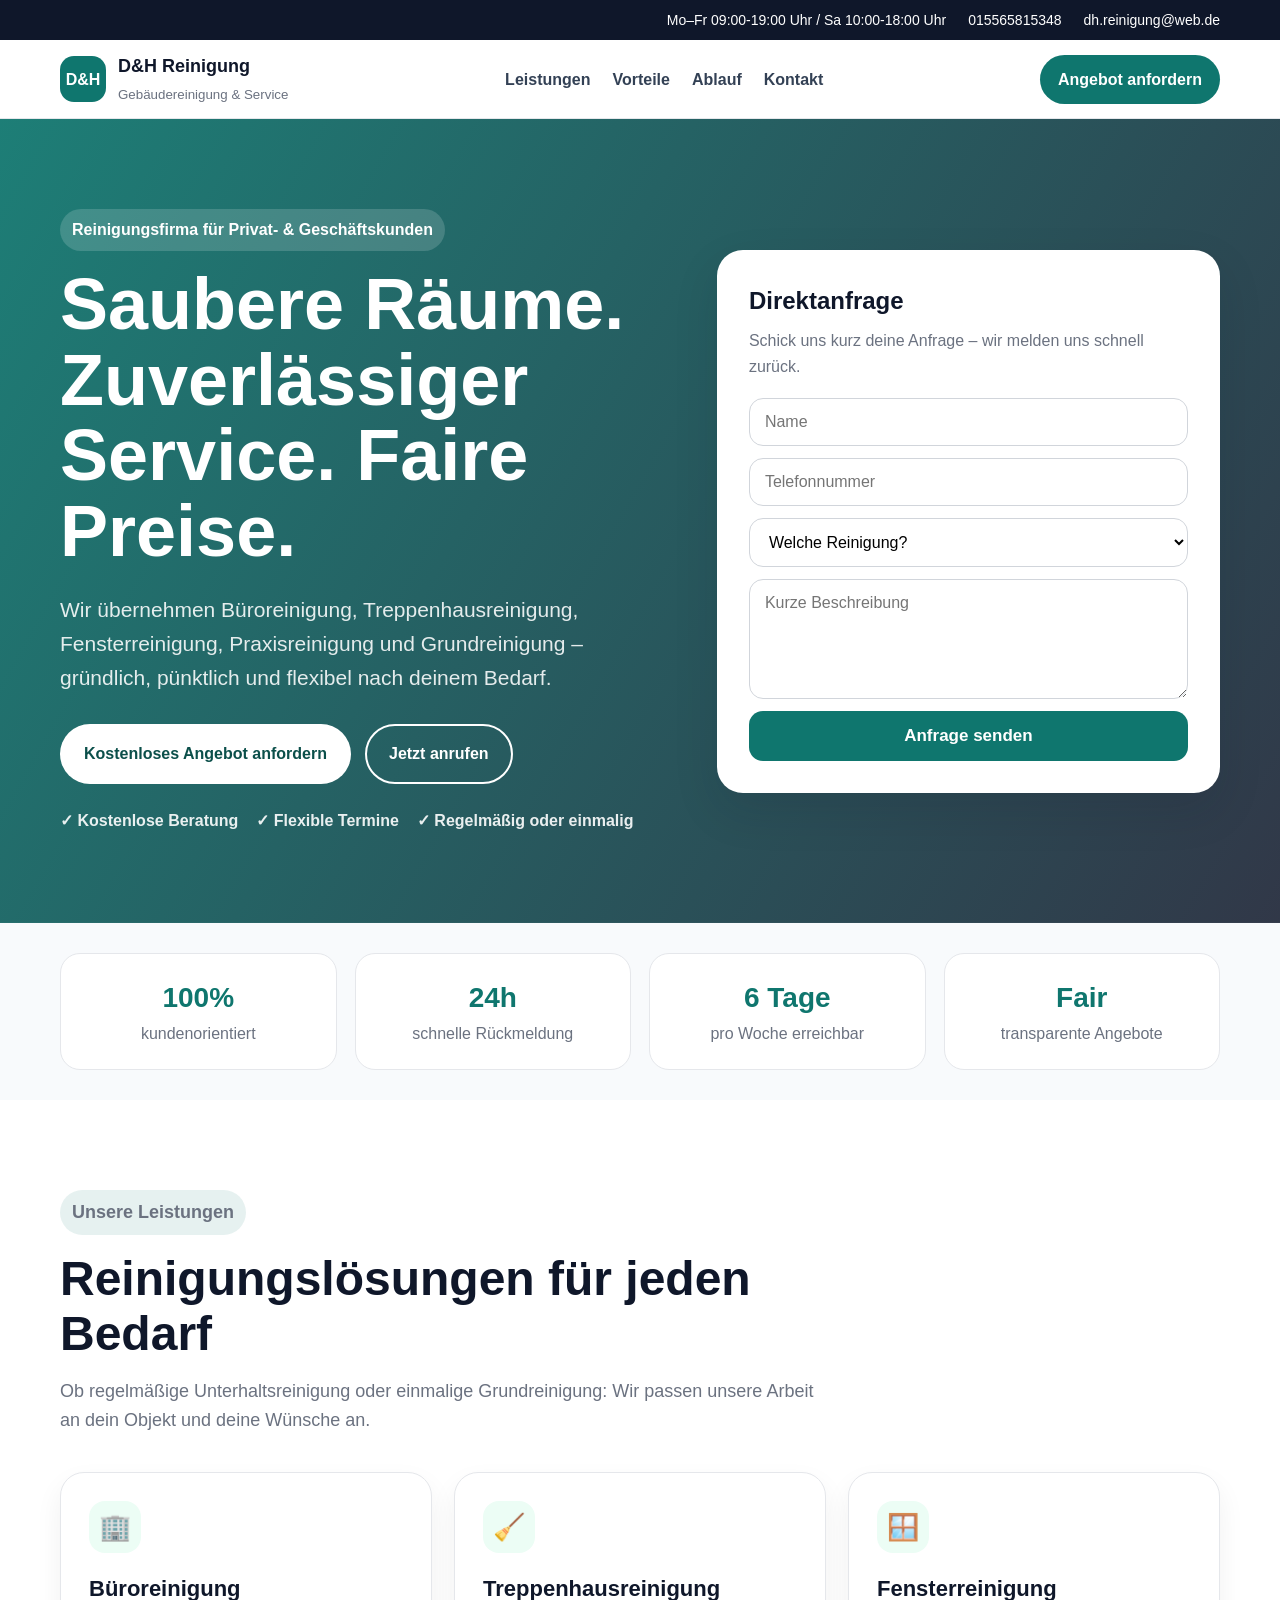
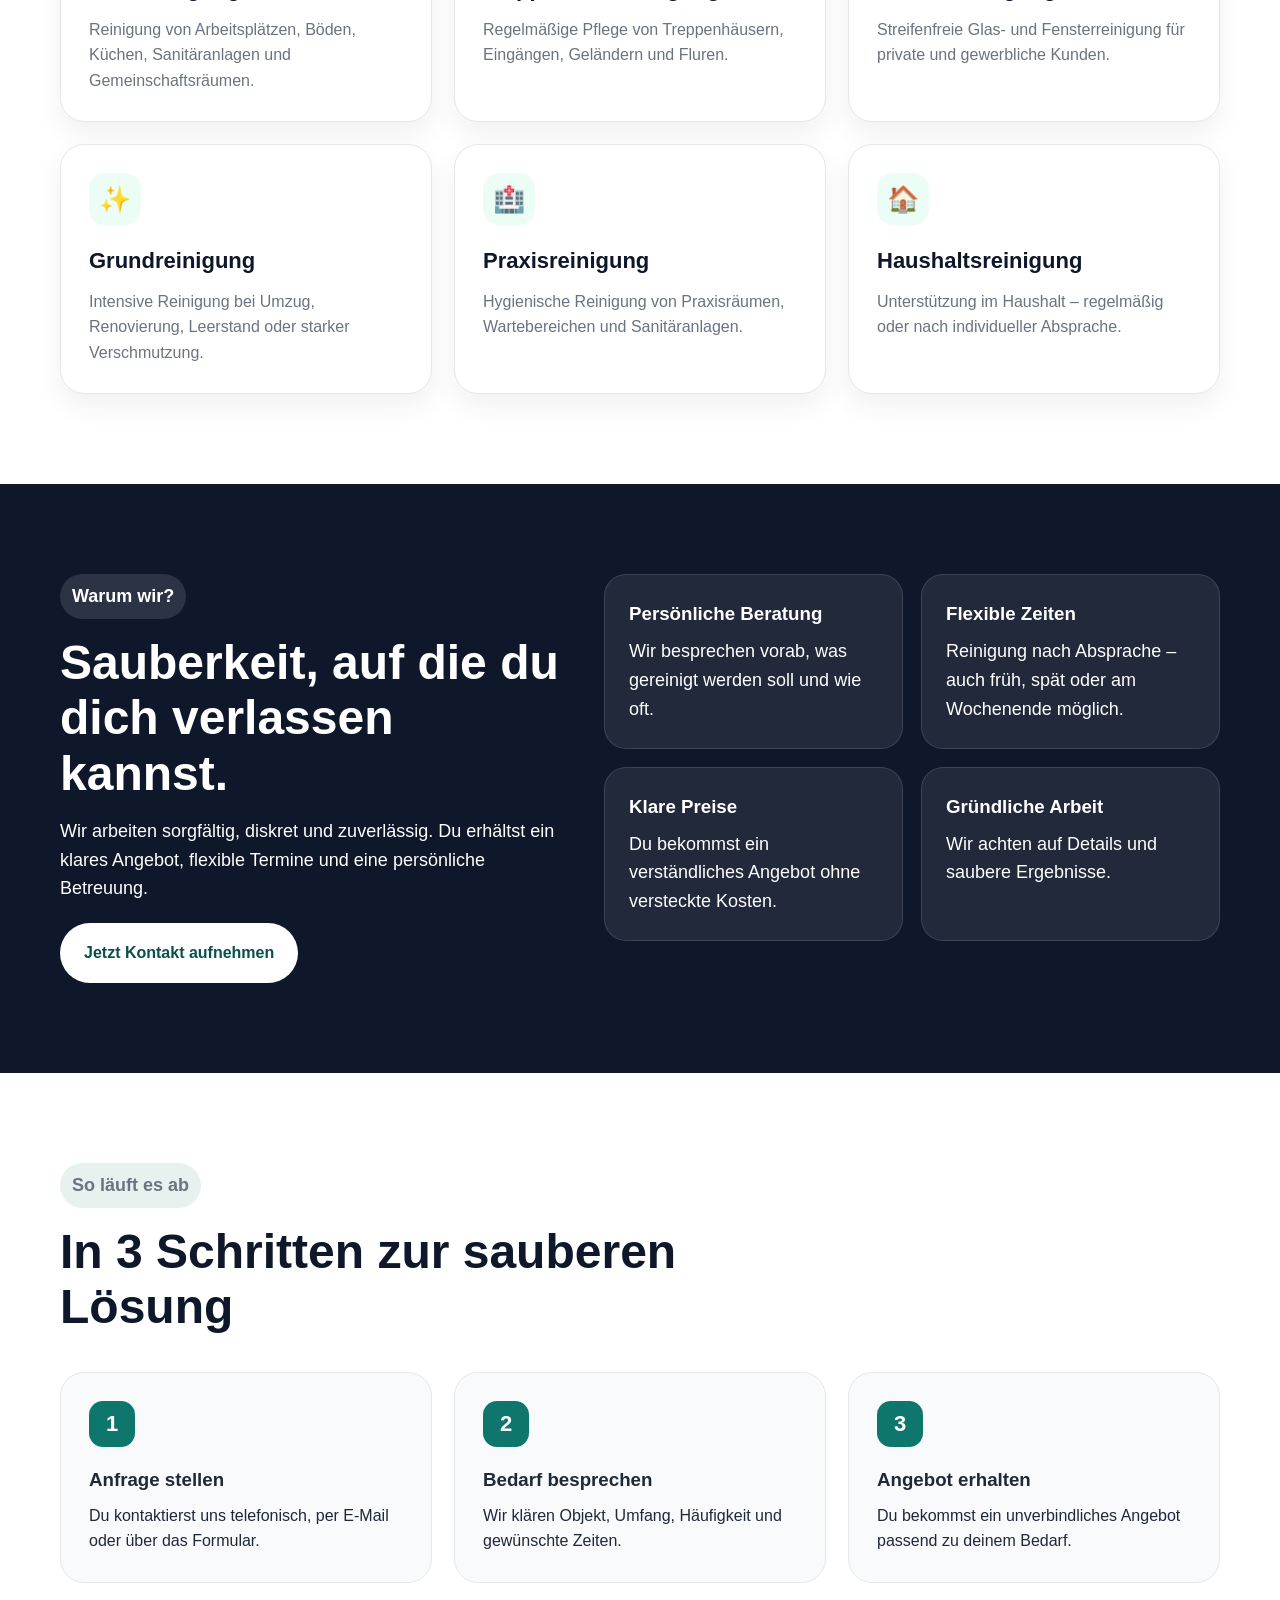
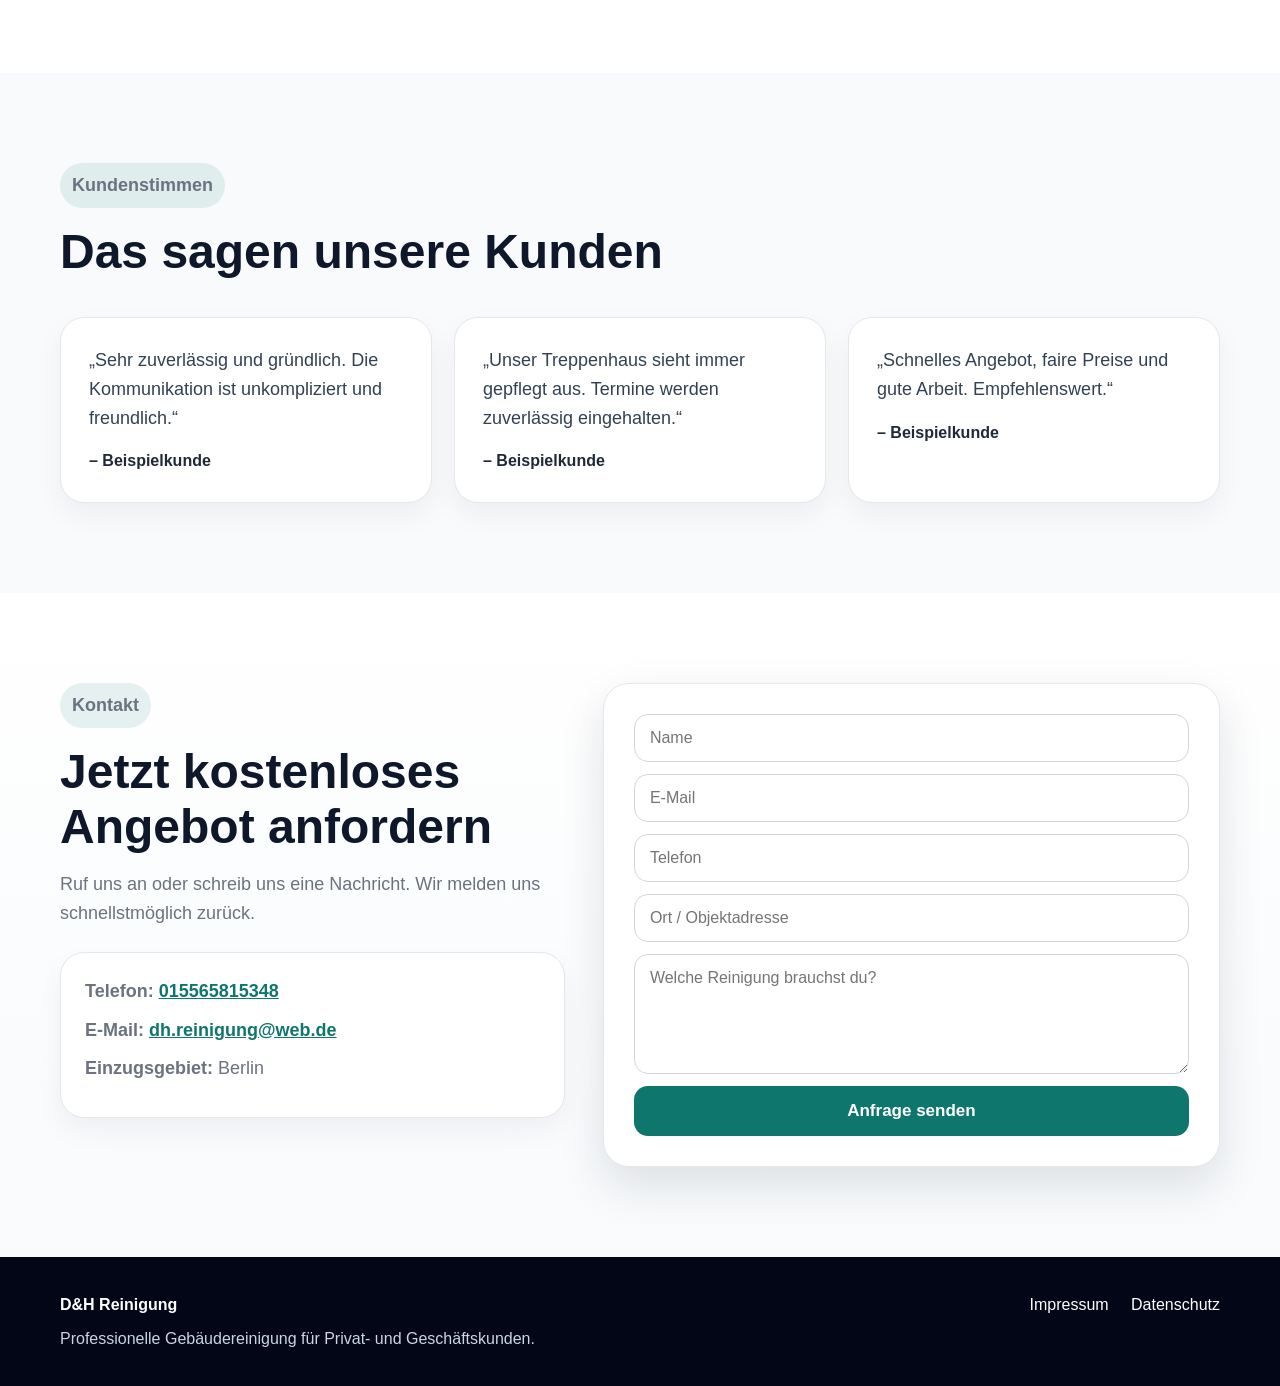
==== index.html @ b2cdd7eb "Add files via upload" ====
<!DOCTYPE html>
<html lang="de">
<head>
  <meta charset="UTF-8" />
  <meta name="viewport" content="width=device-width, initial-scale=1.0" />
  <title>D&H Reinigung| Professionelle Gebäudereinigung</title>
  <meta name="description" content="Zuverlässige Reinigungsfirma für Büroreinigung, Treppenhausreinigung, Fensterreinigung, Praxisreinigung und Grundreinigung." />
  <link rel="stylesheet" href="style.css" />
</head>
<body>
  <div class="topbar">
    <div class="container topbar-inner">
      <span>Mo–Fr 09:00-19:00 Uhr / Sa 10:00-18:00 Uhr</span>
      <a href="tel:+4915565815348">015565815348</a>
      <a href="mailto:dh.reinigung@web.de">dh.reinigung@web.de</a>
    </div>
  </div>

  <header class="header">
    <div class="container nav">
      <a class="brand" href="#start">
        <span class="brand-icon">D&H</span>
        <span>
          <strong>D&H Reinigung</strong>
          <small>Gebäudereinigung & Service</small>
        </span>
      </a>
      <nav>
        <a href="#leistungen">Leistungen</a>
        <a href="#vorteile">Vorteile</a>
        <a href="#ablauf">Ablauf</a>
        <a href="#kontakt">Kontakt</a>
      </nav>
      <a class="nav-cta" href="#kontakt">Angebot anfordern</a>
    </div>
  </header>

  <main>
    <section id="start" class="hero">
      <div class="container hero-grid">
        <div class="hero-text">
          <p class="badge">Reinigungsfirma für Privat- & Geschäftskunden</p>
          <h1>Saubere Räume. Zuverlässiger Service. Faire Preise.</h1>
          <p class="lead">Wir übernehmen Büroreinigung, Treppenhausreinigung, Fensterreinigung, Praxisreinigung und Grundreinigung – gründlich, pünktlich und flexibel nach deinem Bedarf.</p>
          <div class="hero-actions">
            <a class="btn btn-primary" href="#kontakt">Kostenloses Angebot anfordern</a>
            <a class="btn btn-outline" href="tel:+4915112345678">Jetzt anrufen</a>
          </div>
          <div class="hero-points">
            <span>✓ Kostenlose Beratung</span>
            <span>✓ Flexible Termine</span>
            <span>✓ Regelmäßig oder einmalig</span>
          </div>
        </div>

        <div class="quote-card">
          <h2>Direktanfrage</h2>
          <p>Schick uns kurz deine Anfrage – wir melden uns schnell zurück.</p>
          <form>
            <input type="text" placeholder="Name" />
            <input type="tel" placeholder="Telefonnummer" />
            <select>
              <option>Welche Reinigung?</option>
              <option>Büroreinigung</option>
              <option>Treppenhausreinigung</option>
              <option>Fensterreinigung</option>
              <option>Grundreinigung</option>
              <option>Praxisreinigung</option>
              <option>Haushaltsreinigung</option>
              <option>Kitareinigung</option>
              <option>Sontiges</option>
            </select>
            <textarea placeholder="Kurze Beschreibung"></textarea>
            <button type="button">Anfrage senden</button>
            
          </form>
        </div>
      </div>
    </section>

    <section class="stats">
      <div class="container stats-grid">
        <div><strong>100%</strong><span>kundenorientiert</span></div>
        <div><strong>24h</strong><span>schnelle Rückmeldung</span></div>
        <div><strong>6 Tage</strong><span>pro Woche erreichbar</span></div>
        <div><strong>Fair</strong><span>transparente Angebote</span></div>
      </div>
    </section>

    <section id="leistungen" class="section">
      <div class="container">
        <div class="section-head">
          <p class="eyebrow">Unsere Leistungen</p>
          <h2>Reinigungslösungen für jeden Bedarf</h2>
          <p>Ob regelmäßige Unterhaltsreinigung oder einmalige Grundreinigung: Wir passen unsere Arbeit an dein Objekt und deine Wünsche an.</p>
        </div>

        <div class="service-grid">
          <article class="service-card">
            <span class="service-icon">🏢</span>
            <h3>Büroreinigung</h3>
            <p>Reinigung von Arbeitsplätzen, Böden, Küchen, Sanitäranlagen und Gemeinschaftsräumen.</p>
          </article>
          <article class="service-card">
            <span class="service-icon">🧹</span>
            <h3>Treppenhausreinigung</h3>
            <p>Regelmäßige Pflege von Treppenhäusern, Eingängen, Geländern und Fluren.</p>
          </article>
          <article class="service-card">
            <span class="service-icon">🪟</span>
            <h3>Fensterreinigung</h3>
            <p>Streifenfreie Glas- und Fensterreinigung für private und gewerbliche Kunden.</p>
          </article>
          <article class="service-card">
            <span class="service-icon">✨</span>
            <h3>Grundreinigung</h3>
            <p>Intensive Reinigung bei Umzug, Renovierung, Leerstand oder starker Verschmutzung.</p>
          </article>
          <article class="service-card">
            <span class="service-icon">🏥</span>
            <h3>Praxisreinigung</h3>
            <p>Hygienische Reinigung von Praxisräumen, Wartebereichen und Sanitäranlagen.</p>
          </article>
          <article class="service-card">
            <span class="service-icon">🏠</span>
            <h3>Haushaltsreinigung</h3>
            <p>Unterstützung im Haushalt – regelmäßig oder nach individueller Absprache.</p>
          </article>
        </div>
      </div>
    </section>

    <section id="vorteile" class="section dark">
      <div class="container why-grid">
        <div>
          <p class="eyebrow">Warum wir?</p>
          <h2>Sauberkeit, auf die du dich verlassen kannst.</h2>
          <p>Wir arbeiten sorgfältig, diskret und zuverlässig. Du erhältst ein klares Angebot, flexible Termine und eine persönliche Betreuung.</p>
          <a class="btn btn-light" href="#kontakt">Jetzt Kontakt aufnehmen</a>
        </div>
        <div class="why-list">
          <div>
            <h3>Persönliche Beratung</h3>
            <p>Wir besprechen vorab, was gereinigt werden soll und wie oft.</p>
          </div>
          <div>
            <h3>Flexible Zeiten</h3>
            <p>Reinigung nach Absprache – auch früh, spät oder am Wochenende möglich.</p>
          </div>
          <div>
            <h3>Klare Preise</h3>
            <p>Du bekommst ein verständliches Angebot ohne versteckte Kosten.</p>
          </div>
          <div>
            <h3>Gründliche Arbeit</h3>
            <p>Wir achten auf Details und saubere Ergebnisse.</p>
          </div>
        </div>
      </div>
    </section>

    <section id="ablauf" class="section">
      <div class="container">
        <div class="section-head">
          <p class="eyebrow">So läuft es ab</p>
          <h2>In 3 Schritten zur sauberen Lösung</h2>
        </div>

        <div class="steps">
          <div class="step">
            <span>1</span>
            <h3>Anfrage stellen</h3>
            <p>Du kontaktierst uns telefonisch, per E-Mail oder über das Formular.</p>
          </div>
          <div class="step">
            <span>2</span>
            <h3>Bedarf besprechen</h3>
            <p>Wir klären Objekt, Umfang, Häufigkeit und gewünschte Zeiten.</p>
          </div>
          <div class="step">
            <span>3</span>
            <h3>Angebot erhalten</h3>
            <p>Du bekommst ein unverbindliches Angebot passend zu deinem Bedarf.</p>
          </div>
        </div>
      </div>
    </section>

    <section class="section testimonials">
      <div class="container">
        <div class="section-head">
          <p class="eyebrow">Kundenstimmen</p>
          <h2>Das sagen unsere Kunden</h2>
        </div>
        <div class="testimonial-grid">
          <div class="testimonial">
            <p>„Sehr zuverlässig und gründlich. Die Kommunikation ist unkompliziert und freundlich.“</p>
            <strong>– Beispielkunde</strong>
          </div>
          <div class="testimonial">
            <p>„Unser Treppenhaus sieht immer gepflegt aus. Termine werden zuverlässig eingehalten.“</p>
            <strong>– Beispielkunde</strong>
          </div>
          <div class="testimonial">
            <p>„Schnelles Angebot, faire Preise und gute Arbeit. Empfehlenswert.“</p>
            <strong>– Beispielkunde</strong>
          </div>
        </div>
      </div>
    </section>

    <section id="kontakt" class="section contact-section">
      <div class="container contact-grid">
        <div>
          <p class="eyebrow">Kontakt</p>
          <h2>Jetzt kostenloses Angebot anfordern</h2>
          <p>Ruf uns an oder schreib uns eine Nachricht. Wir melden uns schnellstmöglich zurück.</p>

          <div class="contact-box">
            <p><strong>Telefon:</strong> <a href="tel:+4915565815348">015565815348</a></p>
            <p><strong>E-Mail:</strong> <a href="mailto:dh.reinigung@web.de">dh.reinigung@web.de</a></p>
            <p><strong>Einzugsgebiet:</strong> Berlin</p>
          </div>
        </div>

        <form class="contact-form">
          <input type="text" placeholder="Name" />
          <input type="email" placeholder="E-Mail" />
          <input type="tel" placeholder="Telefon" />
          <input type="text" placeholder="Ort / Objektadresse" />
          <textarea placeholder="Welche Reinigung brauchst du?"></textarea>
          <button type="button">Anfrage senden</button>
         
        </form>
      </div>
    </section>
  </main>

  <footer class="footer">
    <div class="container footer-grid">
      <div>
        <strong>D&H Reinigung</strong>
        <p>Professionelle Gebäudereinigung für Privat- und Geschäftskunden.</p>
      </div>
      <div>
        <a href="impressum.html">Impressum</a>
        <a href="datenschutz.html">Datenschutz</a>
      </div>
    </div>
  </footer>
</body>
</html>
---- style.css ----
* {
  box-sizing: border-box;
  margin: 0;
  padding: 0;
}

:root {
  --primary: #0f766e;
  --primary-dark: #0b4f4a;
  --dark: #0f172a;
  --text: #1f2937;
  --muted: #6b7280;
  --light: #f8fafc;
  --white: #ffffff;
  --border: #e5e7eb;
  --shadow: 0 18px 45px rgba(15, 23, 42, 0.12);
}

html {
  scroll-behavior: smooth;
}

body {
  font-family: Arial, Helvetica, sans-serif;
  color: var(--text);
  background: var(--white);
  line-height: 1.6;
}

a {
  color: inherit;
}

.container {
  width: min(1160px, 92%);
  margin: 0 auto;
}

.topbar {
  background: var(--dark);
  color: var(--white);
  font-size: 14px;
}

.topbar-inner {
  display: flex;
  justify-content: flex-end;
  gap: 22px;
  padding: 9px 0;
}

.topbar a {
  color: var(--white);
  text-decoration: none;
}

.header {
  position: sticky;
  top: 0;
  z-index: 99;
  background: rgba(255,255,255,0.96);
  border-bottom: 1px solid var(--border);
  backdrop-filter: blur(12px);
}

.nav {
  display: flex;
  align-items: center;
  justify-content: space-between;
  min-height: 78px;
  gap: 20px;
}

.brand {
  display: flex;
  align-items: center;
  gap: 12px;
  text-decoration: none;
}

.brand-icon {
  display: grid;
  place-items: center;
  width: 46px;
  height: 46px;
  border-radius: 14px;
  background: var(--primary);
  color: white;
  font-weight: 800;
}

.brand strong {
  display: block;
  font-size: 18px;
  color: var(--dark);
}

.brand small {
  color: var(--muted);
}

nav {
  display: flex;
  gap: 22px;
}

nav a {
  text-decoration: none;
  font-weight: 700;
  color: #334155;
}

.nav-cta {
  text-decoration: none;
  background: var(--primary);
  color: white;
  padding: 12px 18px;
  border-radius: 999px;
  font-weight: 800;
}

.hero {
  padding: 90px 0;
  background:
    linear-gradient(120deg, rgba(15, 118, 110, .94), rgba(15, 23, 42, .86)),
    url("https://images.unsplash.com/photo-1581578731548-c64695cc6952?auto=format&fit=crop&w=1800&q=80");
  background-size: cover;
  background-position: center;
  color: white;
}

.hero-grid {
  display: grid;
  grid-template-columns: 1.1fr .9fr;
  gap: 42px;
  align-items: center;
}

.badge,
.eyebrow {
  display: inline-block;
  color: var(--primary);
  background: rgba(15, 118, 110, .1);
  padding: 8px 12px;
  border-radius: 999px;
  font-weight: 800;
  margin-bottom: 16px;
}

.hero .badge {
  background: rgba(255,255,255,.16);
  color: white;
}

.hero h1 {
  font-size: clamp(42px, 7vw, 72px);
  line-height: 1.05;
  max-width: 780px;
  margin-bottom: 24px;
}

.lead {
  font-size: 21px;
  color: rgba(255,255,255,.88);
  max-width: 700px;
  margin-bottom: 30px;
}

.hero-actions {
  display: flex;
  flex-wrap: wrap;
  gap: 14px;
  margin-bottom: 24px;
}

.btn {
  display: inline-block;
  text-decoration: none;
  padding: 15px 22px;
  border-radius: 999px;
  font-weight: 800;
  border: 2px solid transparent;
}

.btn-primary {
  background: white;
  color: var(--primary-dark);
}

.btn-outline {
  border-color: white;
  color: white;
}

.btn-light {
  background: white;
  color: var(--primary-dark);
  margin-top: 20px;
}

.hero-points {
  display: flex;
  gap: 18px;
  flex-wrap: wrap;
  color: rgba(255,255,255,.9);
  font-weight: 700;
}

.quote-card {
  background: white;
  color: var(--text);
  padding: 32px;
  border-radius: 26px;
  box-shadow: var(--shadow);
}

.quote-card h2 {
  color: var(--dark);
  margin-bottom: 8px;
}

.quote-card p {
  color: var(--muted);
  margin-bottom: 18px;
}

.quote-card form,
.contact-form {
  display: grid;
  gap: 12px;
}

input,
textarea,
select {
  width: 100%;
  border: 1px solid #d1d5db;
  border-radius: 14px;
  padding: 14px 15px;
  font-size: 16px;
  font-family: inherit;
  background: white;
}

textarea {
  min-height: 120px;
  resize: vertical;
}

button {
  border: none;
  border-radius: 14px;
  padding: 15px;
  font-size: 17px;
  font-weight: 800;
  cursor: pointer;
  background: var(--primary);
  color: white;
}

small {
  color: var(--muted);
}

.stats {
  background: var(--light);
  padding: 30px 0;
}

.stats-grid {
  display: grid;
  grid-template-columns: repeat(4, 1fr);
  gap: 18px;
}

.stats-grid div {
  background: white;
  border: 1px solid var(--border);
  border-radius: 20px;
  padding: 22px;
  text-align: center;
}

.stats-grid strong {
  display: block;
  font-size: 28px;
  color: var(--primary);
}

.stats-grid span {
  color: var(--muted);
}

.section {
  padding: 90px 0;
}

.section-head {
  max-width: 760px;
  margin-bottom: 38px;
}

.section-head h2,
.contact-grid h2,
.why-grid h2 {
  font-size: clamp(32px, 5vw, 48px);
  line-height: 1.15;
  color: var(--dark);
  margin-bottom: 16px;
}

.section-head p,
.contact-grid p,
.why-grid p {
  color: var(--muted);
  font-size: 18px;
}

.service-grid {
  display: grid;
  grid-template-columns: repeat(3, 1fr);
  gap: 22px;
}

.service-card {
  border: 1px solid var(--border);
  border-radius: 24px;
  padding: 28px;
  background: white;
  box-shadow: 0 12px 28px rgba(15, 23, 42, 0.06);
}

.service-icon {
  display: inline-grid;
  place-items: center;
  width: 52px;
  height: 52px;
  background: #ecfdf5;
  border-radius: 16px;
  font-size: 26px;
  margin-bottom: 18px;
}

.service-card h3 {
  font-size: 22px;
  color: var(--dark);
  margin-bottom: 10px;
}

.service-card p {
  color: var(--muted);
}

.dark {
  background: var(--dark);
  color: white;
}

.dark .eyebrow {
  color: white;
  background: rgba(255,255,255,.12);
}

.dark h2,
.dark p {
  color: white;
}

.why-grid {
  display: grid;
  grid-template-columns: .9fr 1.1fr;
  gap: 40px;
  align-items: start;
}

.why-list {
  display: grid;
  grid-template-columns: 1fr 1fr;
  gap: 18px;
}

.why-list div {
  background: rgba(255,255,255,.08);
  border: 1px solid rgba(255,255,255,.12);
  border-radius: 22px;
  padding: 24px;
}

.why-list h3 {
  margin-bottom: 8px;
}

.steps,
.testimonial-grid {
  display: grid;
  grid-template-columns: repeat(3, 1fr);
  gap: 22px;
}

.step {
  background: var(--light);
  border: 1px solid var(--border);
  border-radius: 24px;
  padding: 28px;
}

.step span {
  display: grid;
  place-items: center;
  width: 46px;
  height: 46px;
  border-radius: 14px;
  background: var(--primary);
  color: white;
  font-size: 22px;
  font-weight: 900;
  margin-bottom: 18px;
}

.step h3 {
  margin-bottom: 8px;
}

.testimonials {
  background: var(--light);
}

.testimonial {
  background: white;
  border: 1px solid var(--border);
  border-radius: 24px;
  padding: 28px;
  box-shadow: 0 12px 28px rgba(15, 23, 42, 0.05);
}

.testimonial p {
  font-size: 18px;
  margin-bottom: 16px;
  color: #334155;
}

.contact-section {
  background: linear-gradient(180deg, white, var(--light));
}

.contact-grid {
  display: grid;
  grid-template-columns: .9fr 1.1fr;
  gap: 38px;
  align-items: start;
}

.contact-box {
  margin-top: 24px;
  background: white;
  border: 1px solid var(--border);
  border-radius: 24px;
  padding: 24px;
  box-shadow: 0 12px 28px rgba(15, 23, 42, 0.05);
}

.contact-box p {
  margin-bottom: 10px;
}

.contact-box a {
  color: var(--primary);
  font-weight: 800;
}

.contact-form {
  background: white;
  border: 1px solid var(--border);
  border-radius: 26px;
  padding: 30px;
  box-shadow: var(--shadow);
}

.footer {
  background: #020617;
  color: white;
  padding: 35px 0;
}

.footer-grid {
  display: flex;
  justify-content: space-between;
  gap: 30px;
}

.footer p {
  color: #cbd5e1;
  margin-top: 8px;
}

.footer a {
  color: white;
  margin-left: 18px;
  text-decoration: none;
}

.legal-page {
  padding: 70px 0;
  max-width: 900px;
}

.legal-page h1 {
  font-size: 42px;
  margin-bottom: 22px;
  color: var(--dark);
}

.legal-page h2 {
  font-size: 25px;
  margin-top: 32px;
  margin-bottom: 10px;
  color: var(--dark);
}

.legal-page p {
  margin-bottom: 12px;
}

.back-link {
  display: inline-block;
  margin-top: 30px;
  color: var(--primary);
  font-weight: 800;
}

@media (max-width: 900px) {
  .topbar-inner {
    justify-content: center;
    flex-wrap: wrap;
  }

  .nav {
    align-items: flex-start;
    flex-direction: column;
    padding: 16px 0;
  }

  nav {
    flex-wrap: wrap;
    gap: 14px;
  }

  .nav-cta {
    display: none;
  }

  .hero {
    padding: 62px 0;
  }

  .hero-grid,
  .why-grid,
  .contact-grid {
    grid-template-columns: 1fr;
  }

  .stats-grid,
  .service-grid,
  .steps,
  .testimonial-grid,
  .why-list {
    grid-template-columns: 1fr;
  }

  .section {
    padding: 62px 0;
  }

  .footer-grid {
    flex-direction: column;
  }

  .footer a {
    margin-left: 0;
    margin-right: 18px;
  }
}
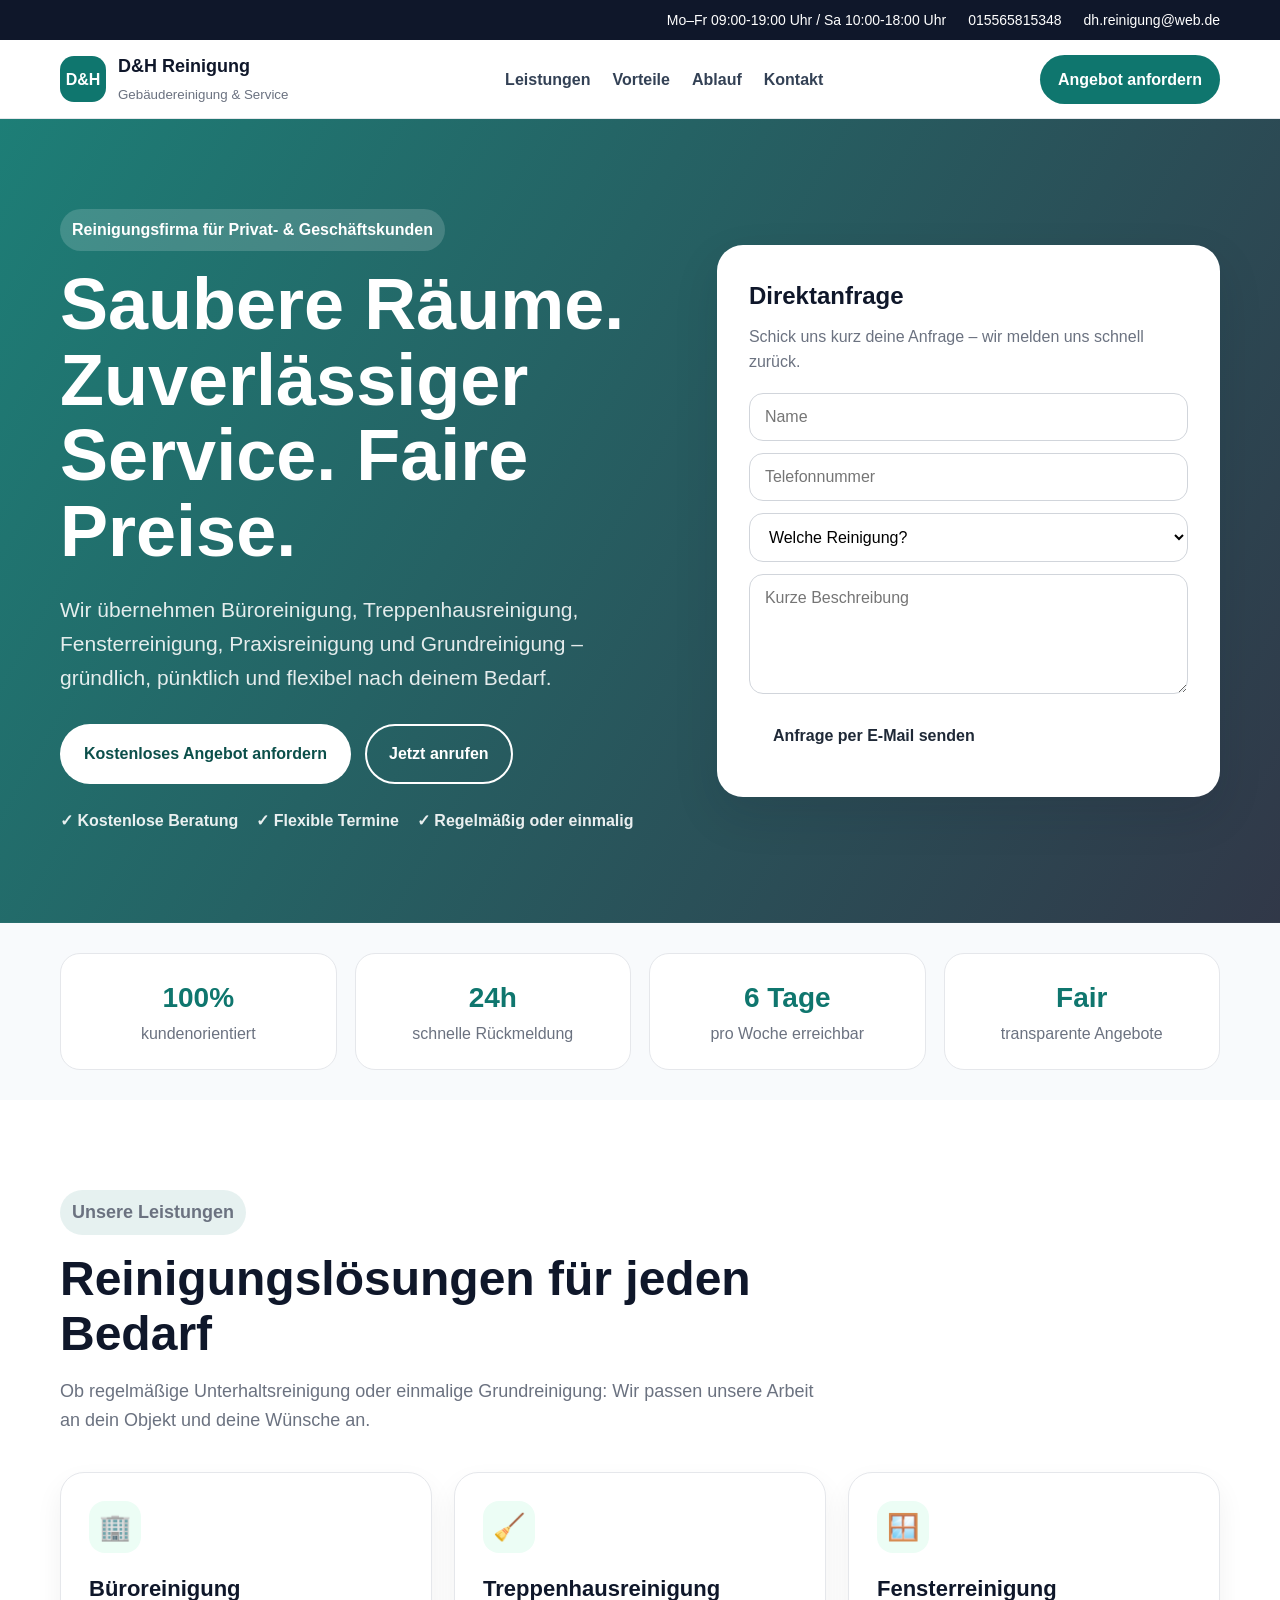
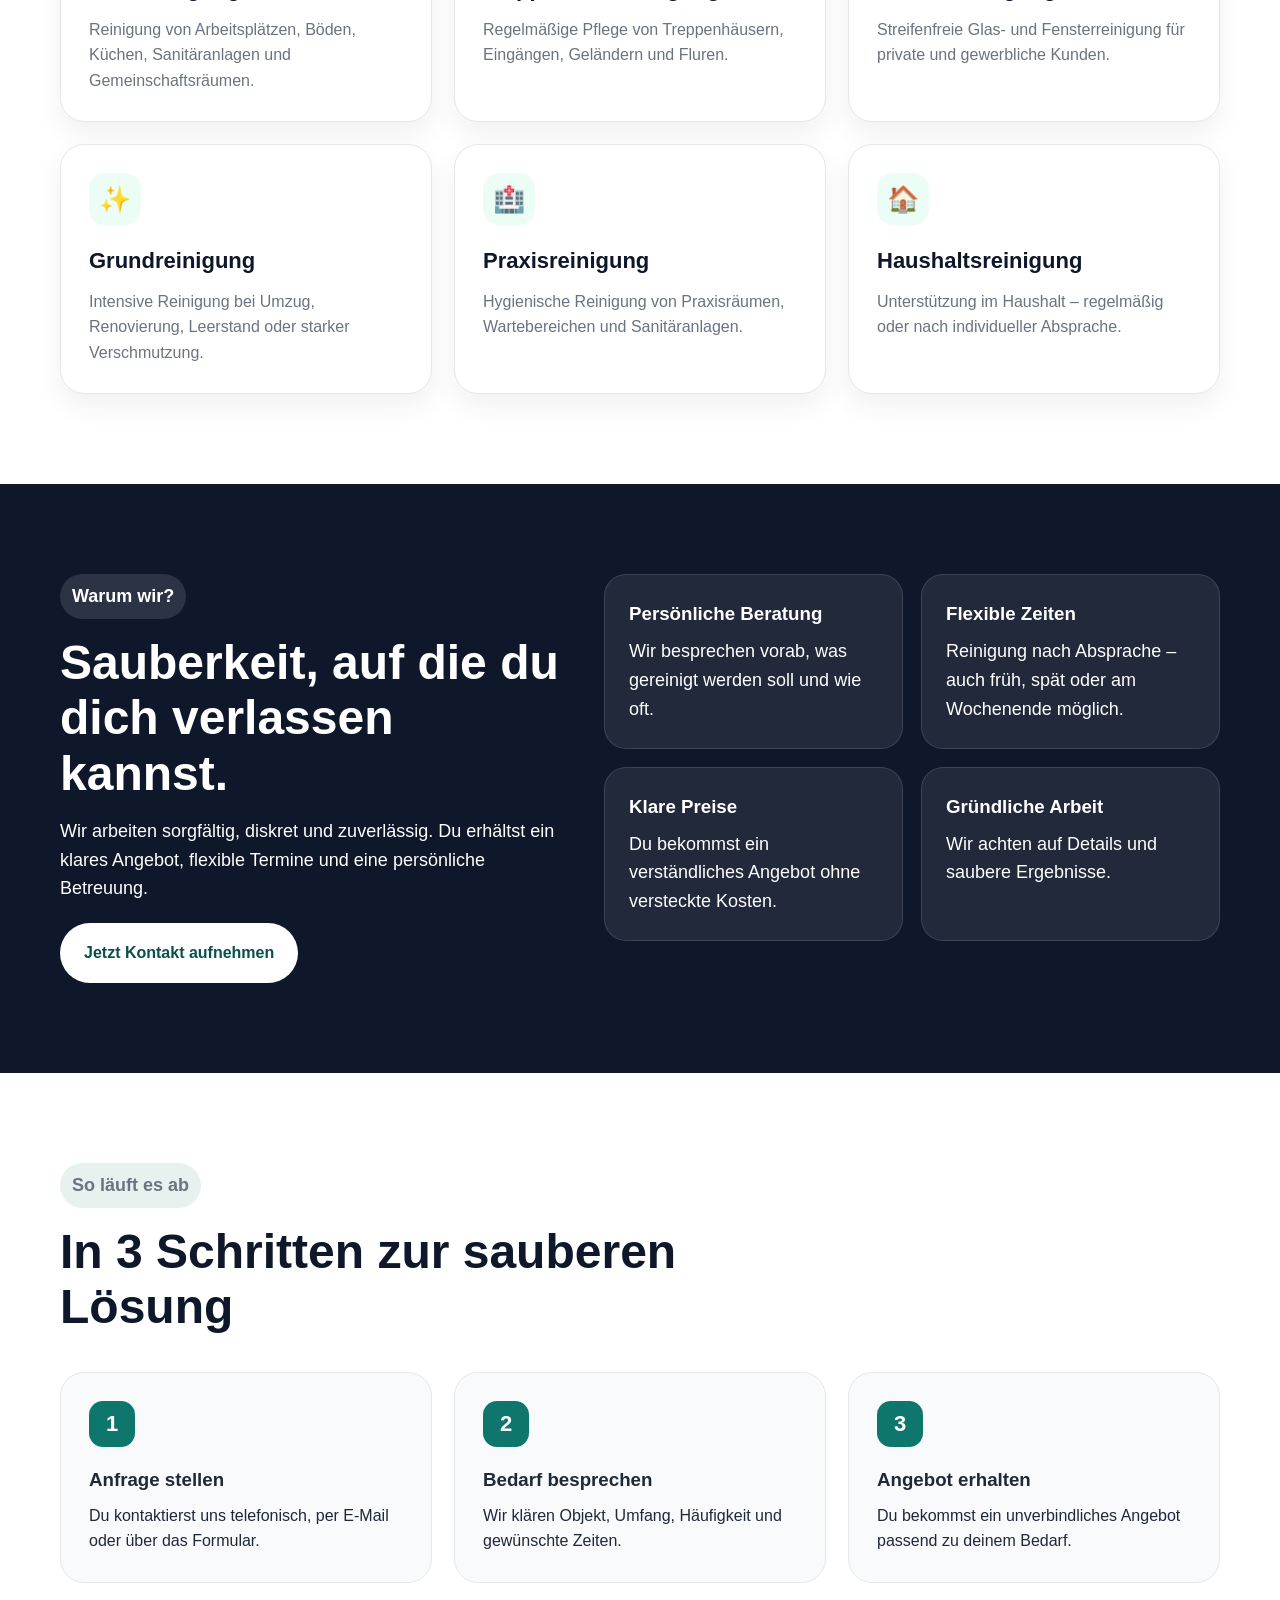
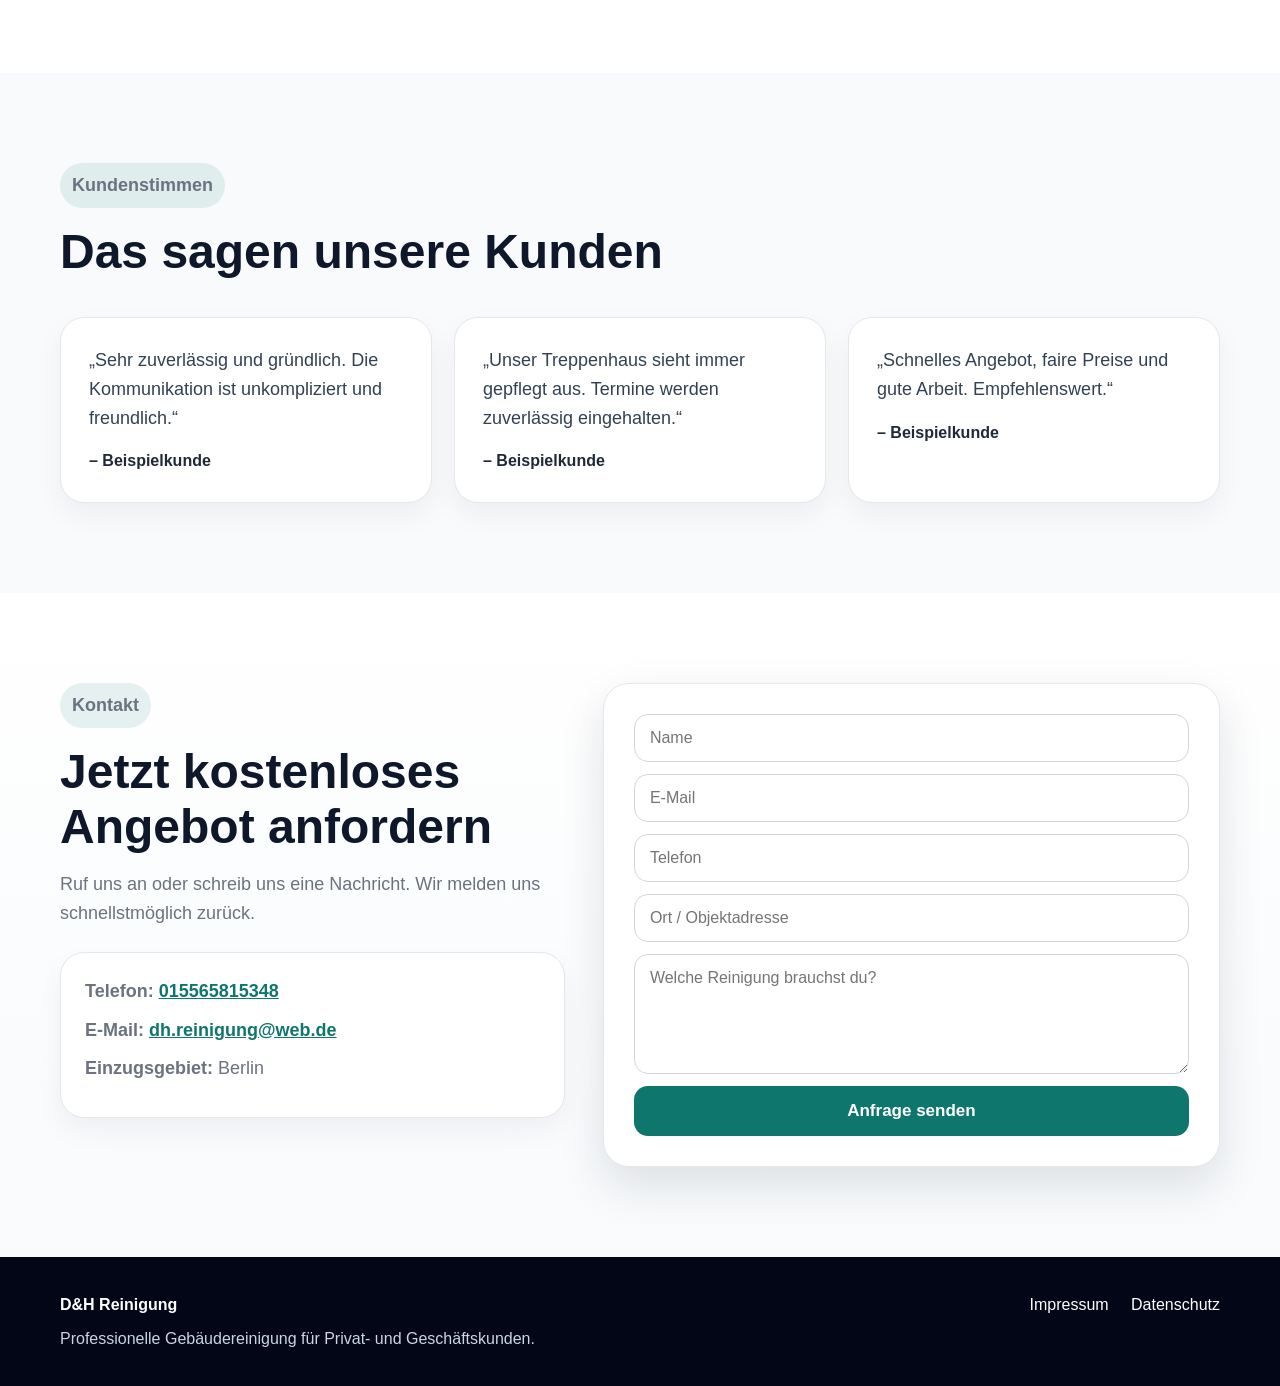
==== commit 9a078eba: "Update index.html" ====
--- a/index.html
+++ b/index.html
@@ -71,7 +71,10 @@
               <option>Sontiges</option>
             </select>
             <textarea placeholder="Kurze Beschreibung"></textarea>
-            <button type="button">Anfrage senden</button>
+            <a class="btn primary" href="mailto:dh.reinigung@web.de?subject=Anfrage%20Reinigung&body=Hallo,%20ich%20möchte%20ein%20Angebot%20anfragen.">
+  Anfrage per E-Mail senden
+</a>
+
             
           </form>
         </div>
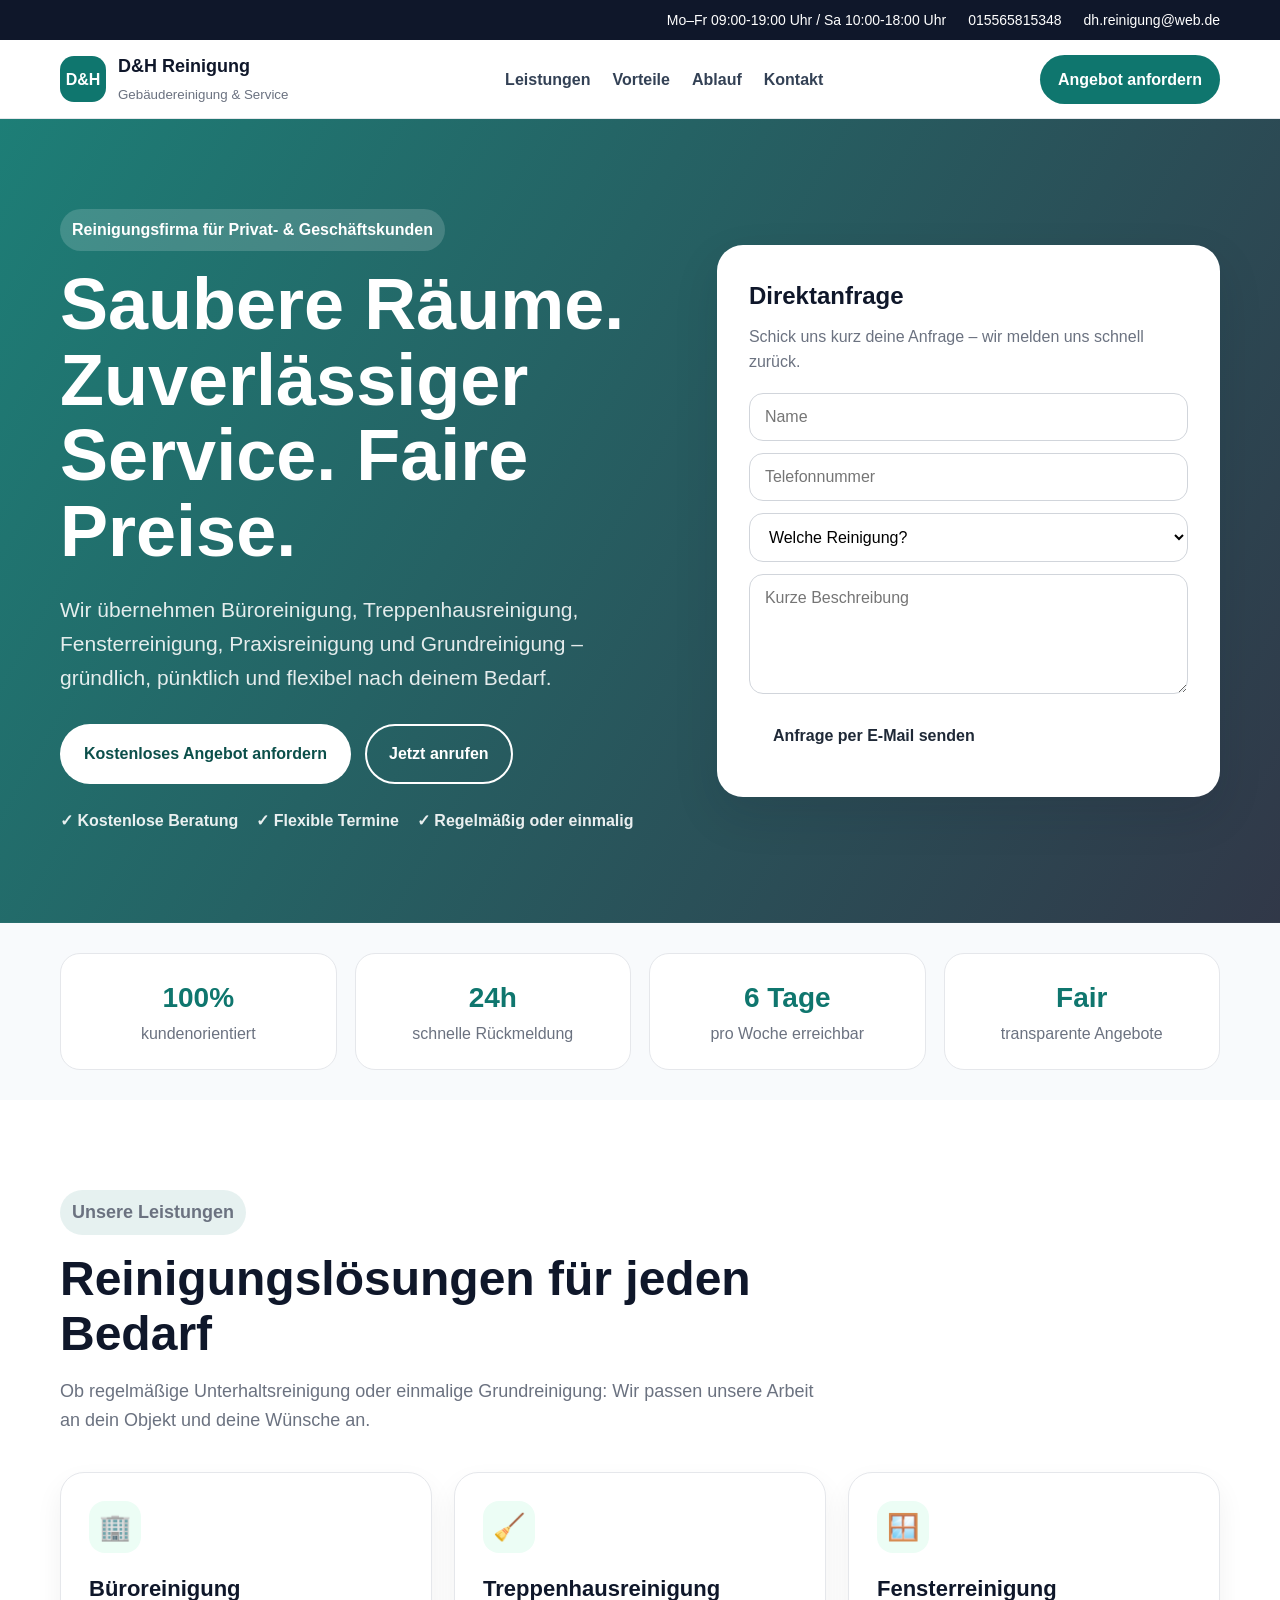
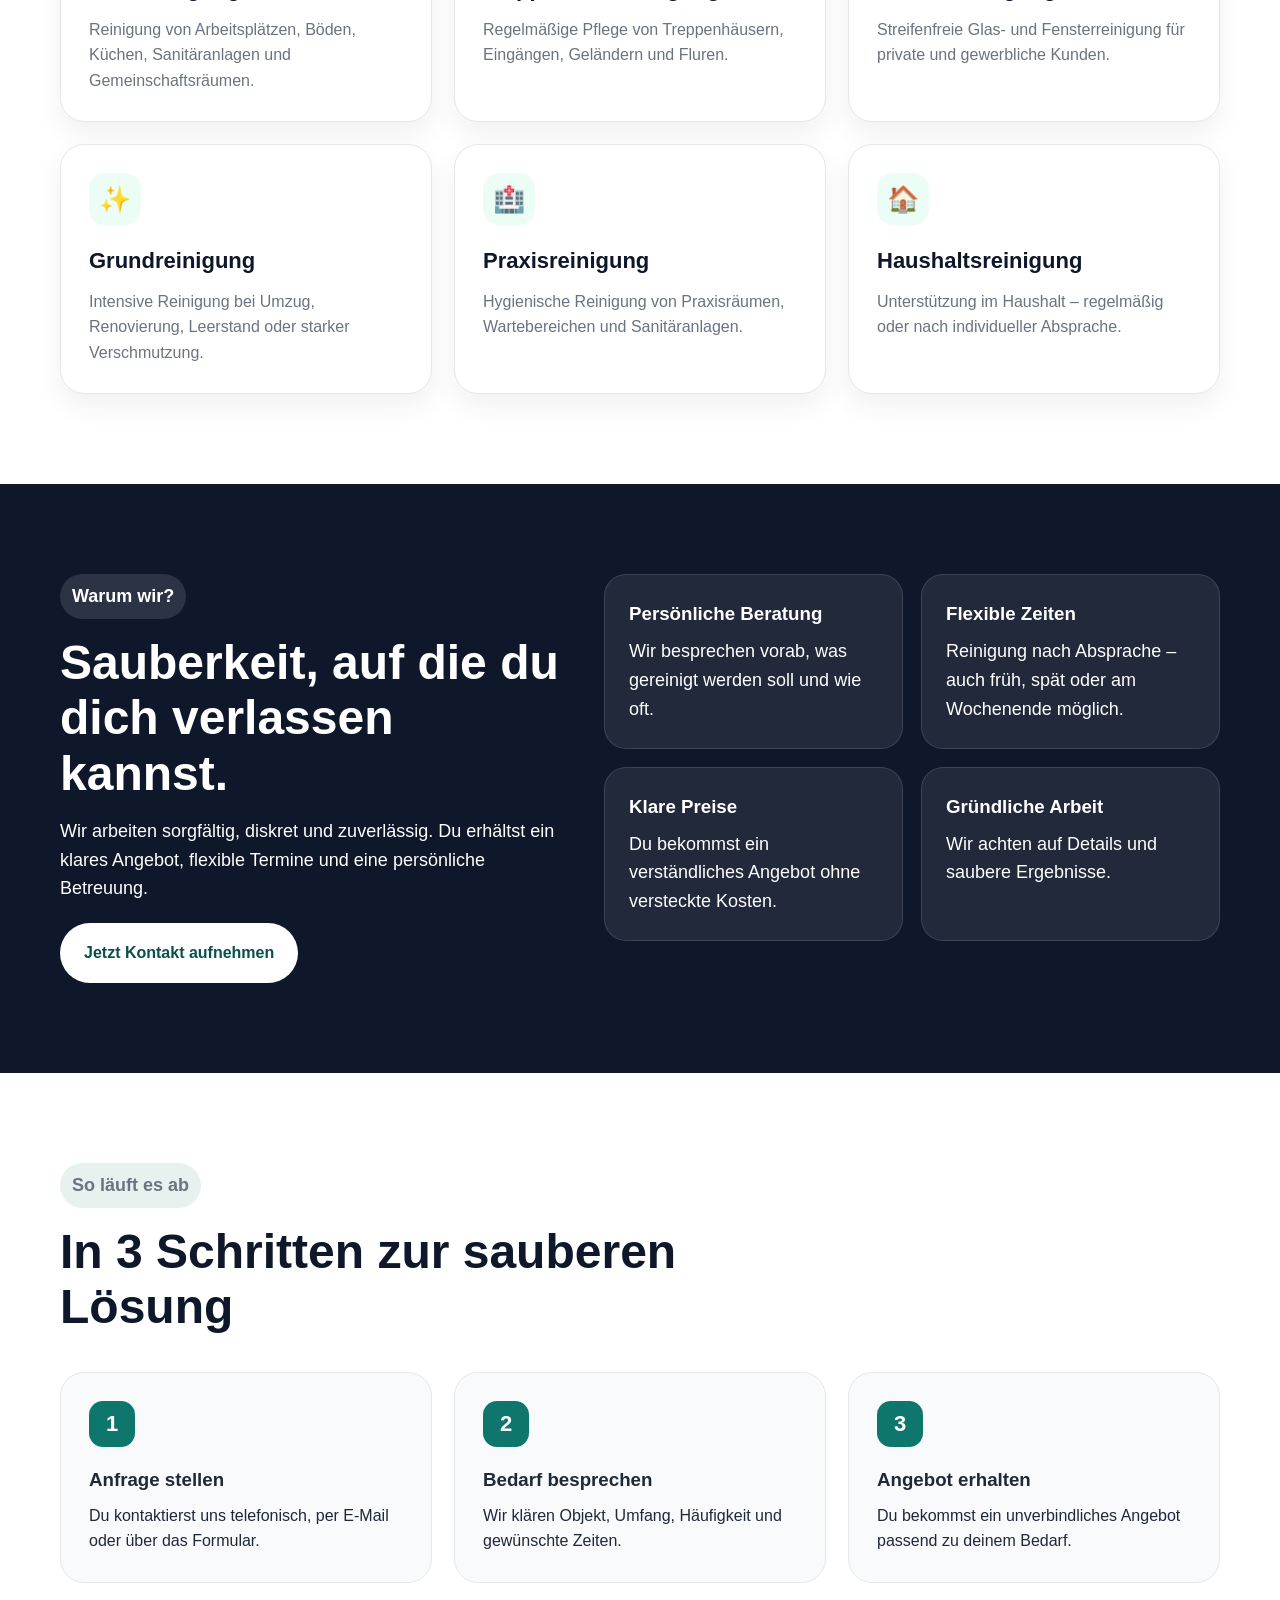
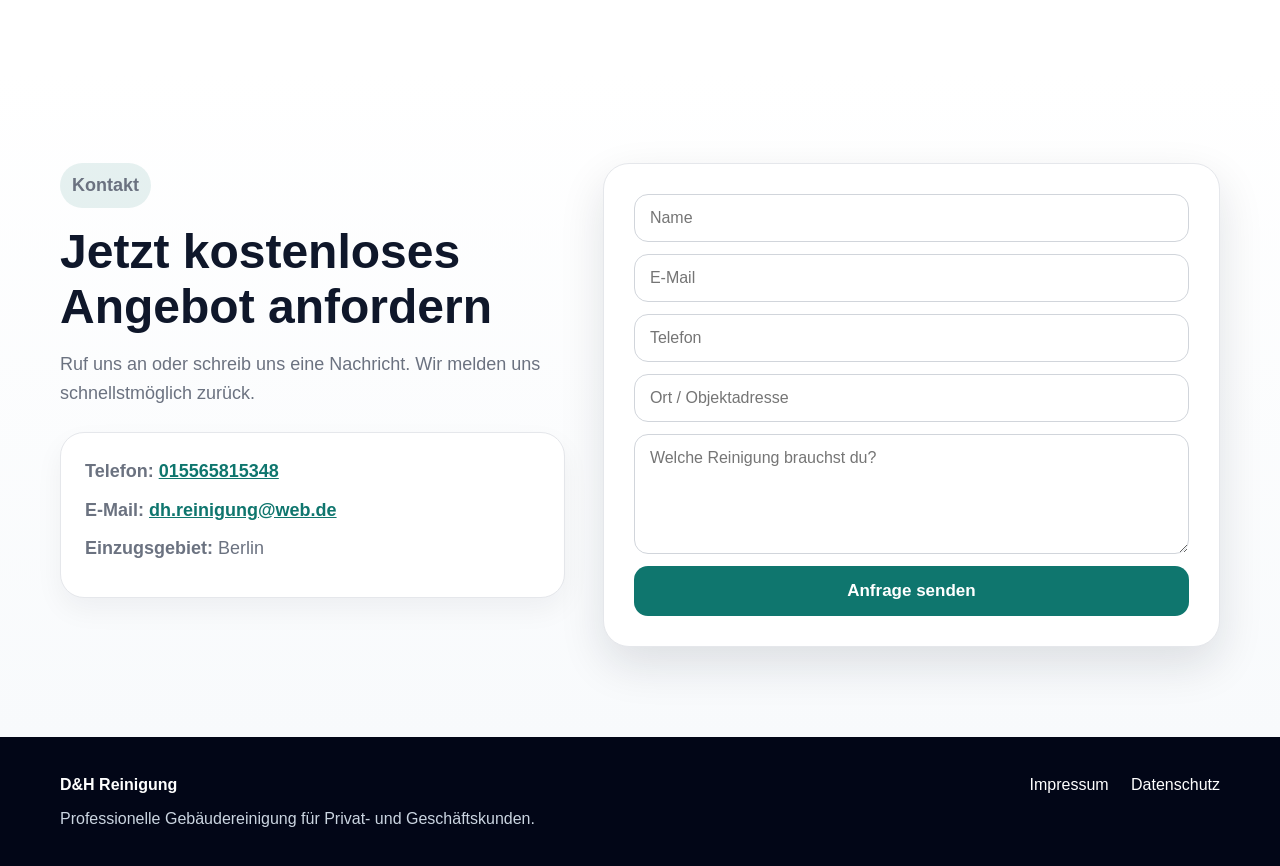
==== commit 0ece57ad: "Rename index_formular_korrigiert.html to index.html" ====
--- a/index.html
+++ b/index.html
@@ -57,7 +57,7 @@
           <h2>Direktanfrage</h2>
           <p>Schick uns kurz deine Anfrage – wir melden uns schnell zurück.</p>
           <form>
-            <input type="text" placeholder="Name" />
+            <input type="text" name="name" placeholder="Name" />
             <input type="tel" placeholder="Telefonnummer" />
             <select>
               <option>Welche Reinigung?</option>
@@ -74,7 +74,6 @@
             <a class="btn primary" href="mailto:dh.reinigung@web.de?subject=Anfrage%20Reinigung&body=Hallo,%20ich%20möchte%20ein%20Angebot%20anfragen.">
   Anfrage per E-Mail senden
 </a>
-
             
           </form>
         </div>
@@ -189,24 +188,7 @@
       </div>
     </section>
 
-    <section class="section testimonials">
-      <div class="container">
-        <div class="section-head">
-          <p class="eyebrow">Kundenstimmen</p>
-          <h2>Das sagen unsere Kunden</h2>
-        </div>
-        <div class="testimonial-grid">
-          <div class="testimonial">
-            <p>„Sehr zuverlässig und gründlich. Die Kommunikation ist unkompliziert und freundlich.“</p>
-            <strong>– Beispielkunde</strong>
-          </div>
-          <div class="testimonial">
-            <p>„Unser Treppenhaus sieht immer gepflegt aus. Termine werden zuverlässig eingehalten.“</p>
-            <strong>– Beispielkunde</strong>
-          </div>
-          <div class="testimonial">
-            <p>„Schnelles Angebot, faire Preise und gute Arbeit. Empfehlenswert.“</p>
-            <strong>– Beispielkunde</strong>
+    
           </div>
         </div>
       </div>
@@ -226,13 +208,13 @@
           </div>
         </div>
 
-        <form class="contact-form">
-          <input type="text" placeholder="Name" />
-          <input type="email" placeholder="E-Mail" />
-          <input type="tel" placeholder="Telefon" />
-          <input type="text" placeholder="Ort / Objektadresse" />
-          <textarea placeholder="Welche Reinigung brauchst du?"></textarea>
-          <button type="button">Anfrage senden</button>
+        <form class="contact-form" action="https://formsubmit.co/dh.reinigung@web.de" method="POST">
+          <input type="text" name="name" placeholder="Name" />
+          <input type="email" name="email" placeholder="E-Mail" />
+          <input type="tel" name="telefon" placeholder="Telefon" />
+          <input type="text" name="adresse" placeholder="Ort / Objektadresse" />
+          <textarea name="nachricht" placeholder="Welche Reinigung brauchst du?"></textarea>
+          <button type="submit">Anfrage senden</button>
          
         </form>
       </div>
